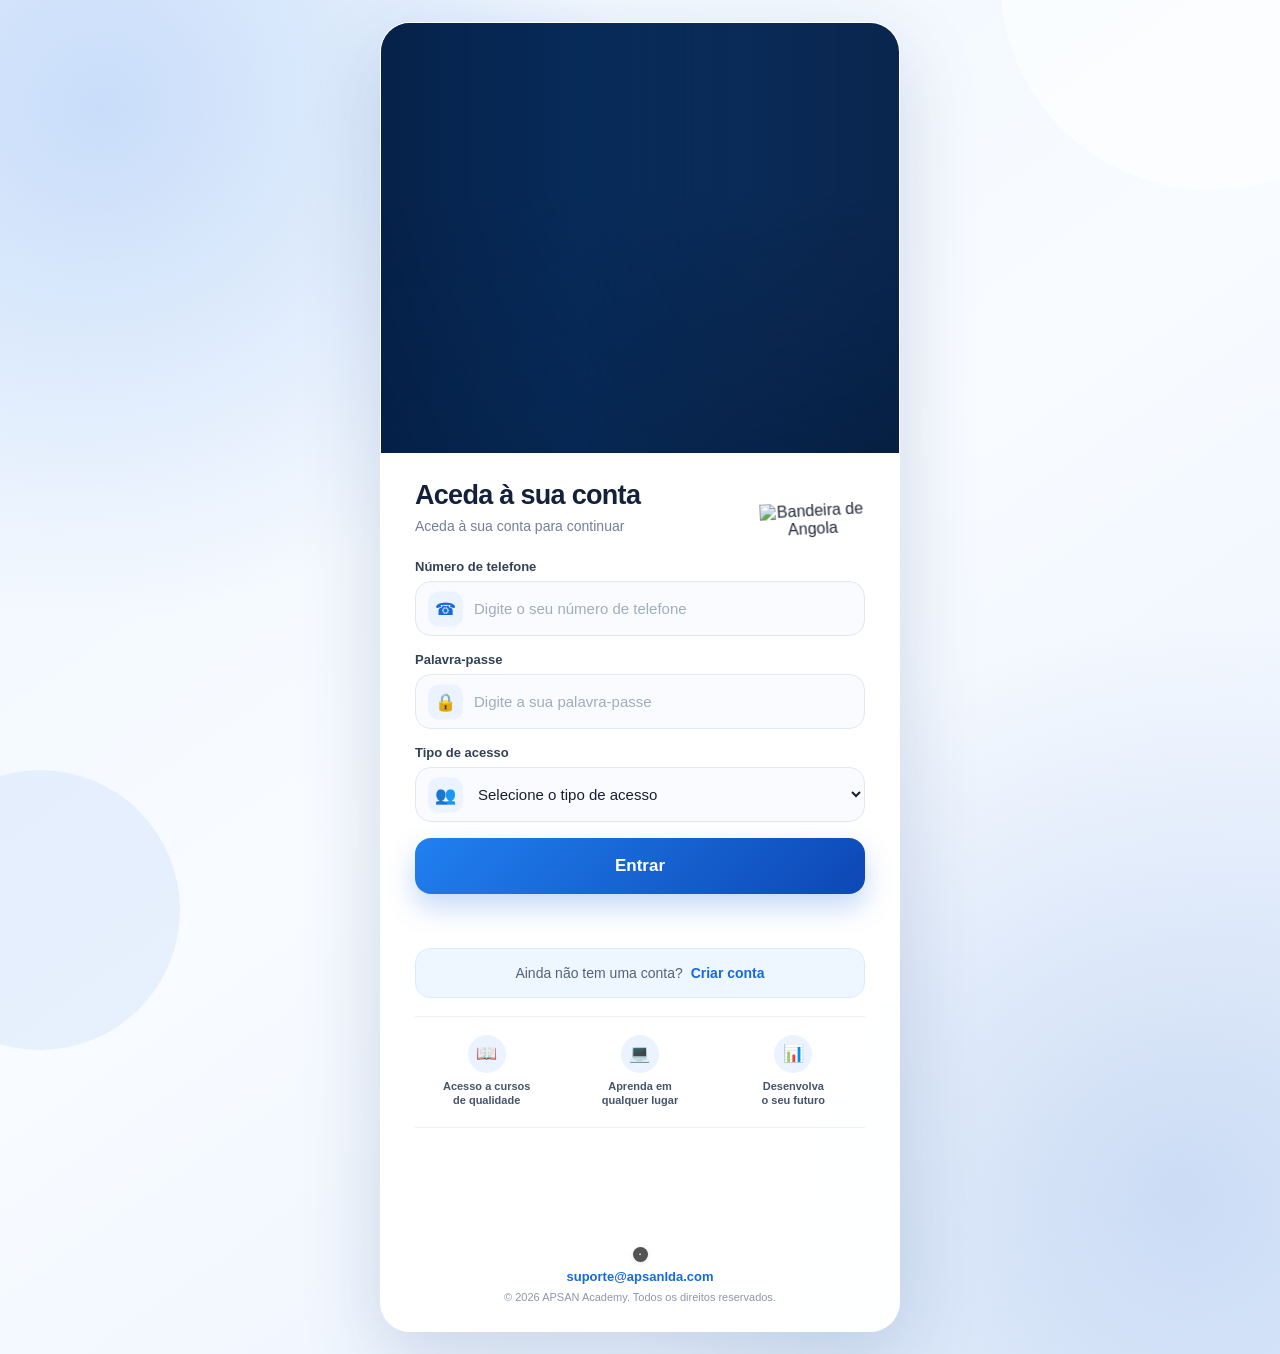
==== index.html @ 9d615530 "Atualizar cache das correções de autenticação entre aparelhos" ====
<!DOCTYPE html>
<html lang="pt">
<head>
    <meta charset="UTF-8">
    <meta name="viewport" content="width=device-width, initial-scale=1.0">
    <title>APSAN Academy - Login</title>

    <style>
        :root{
            --blue:#1769e0;
            --blue-dark:#0d47b5;
            --blue-soft:#eaf3ff;
            --text:#172033;
            --muted:#718096;
            --border:#e4eaf2;
            --white:#ffffff;
        }

        *{box-sizing:border-box}

        html,body{margin:0;min-height:100%;font-family:Inter,Segoe UI,Roboto,Arial,sans-serif}

        body.login-page{
            min-height:100vh;
            margin:0;
            background:
                radial-gradient(circle at 8% 8%, rgba(23,105,224,.18), transparent 30%),
                radial-gradient(circle at 92% 88%, rgba(12,72,181,.14), transparent 34%),
                linear-gradient(145deg,#eef6ff 0%,#f8fbff 48%,#e8f2ff 100%);
            color:var(--text);
            overflow-x:hidden;
        }

        body.login-page::before{
            content:"";
            position:fixed;
            width:420px;
            height:420px;
            border-radius:50%;
            background:rgba(255,255,255,.52);
            top:-230px;
            right:-140px;
            pointer-events:none;
        }

        body.login-page::after{
            content:"";
            position:fixed;
            width:280px;
            height:280px;
            border-radius:50%;
            background:rgba(23,105,224,.07);
            bottom:-150px;
            left:-100px;
            pointer-events:none;
        }

        .login-container{
            min-height:100vh;
            display:flex;
            align-items:center;
            justify-content:center;
            padding:22px 14px;
            position:relative;
            z-index:1;
        }

        .login-card{
            width:min(100%,520px);
            background:rgba(255,255,255,.97);
            border:1px solid rgba(255,255,255,.9);
            border-radius:30px;
            overflow:hidden;
            box-shadow:0 28px 80px rgba(24,63,120,.18);
            animation:cardIn .55s ease both;
        }

        @keyframes cardIn{
            from{opacity:0;transform:translateY(18px)}
            to{opacity:1;transform:translateY(0)}
        }

        .login-hero{
            min-height:430px;
            position:relative;
            overflow:hidden;
            color:#fff;
            background:#0b2b57;
        }

        .login-hero-content .login-brand-lockup,
        .login-hero-content .login-hero-copy{
            display:none !important;
        }

        .login-hero-photo{
            position:absolute;
            inset:0;
            background-image:url("https://images.pexels.com/photos/6281833/pexels-photo-6281833.jpeg?auto=compress&cs=tinysrgb&w=1800&q=88");
            background-size:cover;
            background-position:center center;
            background-position:center center;
            background-size:cover;
            background-repeat:no-repeat;
            transform:scale(1.015);
            will-change:transform;
            animation:heroPhotoIn 1.2s ease-out both;
        }

        .login-hero-overlay{
            position:absolute;
            inset:0;
            background:
                linear-gradient(90deg,rgba(4,32,72,.84) 0%,rgba(5,43,91,.58) 38%,rgba(5,43,91,.10) 72%,rgba(4,20,45,.18) 100%),
                linear-gradient(0deg,rgba(4,25,55,.48) 0%,rgba(4,25,55,.02) 60%);
        }

        .login-hero-moving-copy{
            position:absolute;
            left:28px;
            right:28px;
            bottom:30px;
            z-index:4;
            max-width:620px;
            min-height:76px;
            display:flex;
            align-items:flex-end;
            pointer-events:none;
            text-shadow:0 3px 14px rgba(0,0,0,.45);
        }
        .login-hero-moving-copy span{
            position:absolute;
            left:0;
            bottom:0;
            width:100%;
            color:#fff;
            font-size:clamp(21px,3.1vw,36px);
            line-height:1.12;
            font-weight:900;
            letter-spacing:-.5px;
            opacity:0;
            transform:translateY(20px);
            animation:heroMovingText 12s ease-in-out infinite;
        }
        .login-hero-moving-copy span:nth-child(1){animation-delay:0s}
        .login-hero-moving-copy span:nth-child(2){animation-delay:4s}
        .login-hero-moving-copy span:nth-child(3){animation-delay:8s}
        @keyframes heroMovingText{
            0%,4%{opacity:0;transform:translateY(20px)}
            9%,27%{opacity:1;transform:translateY(0)}
            32%,100%{opacity:0;transform:translateY(-20px)}
        }
        @media(max-width:560px){
            .login-hero-moving-copy{left:18px;right:18px;bottom:22px;min-height:72px}
            .login-hero-moving-copy span{font-size:22px;line-height:1.15}
        }

        .login-hero-content{
            position:relative;
            z-index:2;
            height:100%;
            min-height:285px;
            padding:24px 28px 28px;
            box-sizing:border-box;
            display:flex;
            flex-direction:column;
            justify-content:flex-start;
            align-items:flex-start;
        }

        .login-brand-lockup{
            position:relative;
            display:inline-flex;
            align-items:center;
            justify-content:flex-start;
            width:max-content;
            max-width:88%;
            padding:5px 10px 6px;
            border-radius:18px;
            background:radial-gradient(ellipse at left center,rgba(255,255,255,.92) 0%,rgba(255,255,255,.68) 48%,rgba(255,255,255,0) 78%);
        }

        .login-header-logo{
            display:block;
            width:190px;
            max-width:72%;
            height:auto;
            max-height:86px;
            object-fit:contain;
            object-position:left center;
            margin:0;
            mix-blend-mode:multiply;
            filter:none;
            opacity:1;
            border:0;
            outline:0;
            box-shadow:none;
        }

        .login-hero-copy{
            display:block;
            margin-top:35px;
            max-width:390px;
            text-shadow:0 2px 12px rgba(0,0,0,.28);
        }

        .login-hero-slogan{
            position:relative;
            min-height:76px;
            font-size:28px;
            line-height:1.08;
            font-weight:900;
            letter-spacing:-.5px;
        }

        .login-hero-slogan span{
            position:absolute;
            inset:0 auto auto 0;
            opacity:0;
            transform:translateY(18px);
            animation:heroSlogan 12s infinite;
        }

        .login-hero-slogan span:nth-child(2){animation-delay:4s}
        .login-hero-slogan span:nth-child(3){animation-delay:8s}

        .login-hero-subtitle{
            display:block;
            margin-top:12px;
            max-width:360px;
            color:rgba(255,255,255,.92);
            font-size:14px;
            line-height:1.4;
            font-weight:600;
        }

        @keyframes heroPhotoIn{
            from{opacity:.55;transform:scale(1.06)}
            to{opacity:1;transform:scale(1.015)}
        }

        @keyframes heroSlogan{
            0%,3%{opacity:0;transform:translateY(18px)}
            7%,27%{opacity:1;transform:translateY(0)}
            31%,100%{opacity:0;transform:translateY(-18px)}
        }

        .login-body{
            padding:27px 34px 24px;
        }

        .login-heading-angola{
            display:flex;
            align-items:center;
            justify-content:space-between;
            gap:18px;
        }
        .login-heading-copy{min-width:0}
        .login-heading h1{text-align:left}
        .login-heading-angola .login-subtitle{text-align:left}
        .angola-signature{
            flex:0 0 105px;
            width:105px;
            text-align:center;
            transform:rotate(-3deg);
            opacity:.96;
        }
        .angola-signature img{
            display:block;
            width:100%;
            height:auto;
            max-height:82px;
            object-fit:contain;
            border:0;
            outline:0;
            box-shadow:none;
            filter:none;
            background:transparent;
        }
        @media(max-width:430px){
            .login-heading-angola{gap:8px}
            .angola-signature{flex-basis:78px;width:78px}
            .angola-signature img{max-height:64px}
        }

        .login-heading h1{
            margin:0;
            text-align:center;
            font-size:27px;
            letter-spacing:-.7px;
            color:#13213a;
        }

        .login-subtitle{
            margin:7px 0 25px;
            text-align:center;
            color:var(--muted);
            font-size:14px;
        }

        #loginForm{display:grid;gap:16px}

        .form-group{display:grid;gap:7px}

        .form-group label{
            font-size:13px;
            font-weight:800;
            color:#334155;
        }

        .login-field{
            position:relative;
        }

        .login-field-icon{
            position:absolute;
            left:13px;
            top:50%;
            transform:translateY(-50%);
            width:35px;
            height:35px;
            display:grid;
            place-items:center;
            border-radius:11px;
            background:#eaf3ff;
            color:#1769e0;
            font-size:17px;
            pointer-events:none;
        }

        .login-field input,
        .login-field select{
            padding-left:58px;
        }

        .form-group input,
        .form-group select{
            width:100%;
            height:55px;
            border:1px solid #dfe7f1;
            border-radius:16px;
            background:#f9fbfe;
            color:#172033;
            padding-right:15px;
            font-size:15px;
            outline:none;
            transition:.2s ease;
        }

        .form-group input::placeholder{color:#a0adbd}

        .form-group input:focus,
        .form-group select:focus{
            border-color:#5592ed;
            background:#fff;
            box-shadow:0 0 0 4px rgba(23,105,224,.10);
        }

        .login-options{
            display:flex;
            align-items:center;
            justify-content:space-between;
            gap:12px;
            margin-top:-2px;
            font-size:13px;
        }

        .remember-option{
            display:flex;
            align-items:center;
            gap:8px;
            color:#52627a;
            font-weight:600;
        }

        .remember-option input{
            width:18px;
            height:18px;
            accent-color:#1769e0;
        }

        .forgot-password{
            color:#1769e0;
            font-weight:800;
            text-decoration:none;
        }

        .login-button{
            width:100%;
            height:56px;
            border:0;
            border-radius:16px;
            background:linear-gradient(135deg,#2180f0,#0d47b5);
            color:white;
            font-size:17px;
            font-weight:850;
            cursor:pointer;
            box-shadow:0 13px 28px rgba(23,105,224,.25);
            transition:transform .18s ease,box-shadow .18s ease,filter .18s ease;
        }

        .login-button:hover{
            transform:translateY(-1px);
            filter:brightness(1.03);
            box-shadow:0 16px 32px rgba(23,105,224,.30);
        }

        .login-button:active{transform:translateY(0)}

        .login-message{
            min-height:18px;
            margin:0;
            text-align:center;
            font-size:13px;
        }

        .create-account{
            margin-top:20px;
            padding:16px 15px;
            border:1px solid #dcecff;
            border-radius:15px;
            background:#eef7ff;
            text-align:center;
            font-size:14px;
            color:#52627a;
        }

        .create-account a{
            color:var(--blue);
            font-weight:850;
            text-decoration:none;
            margin-left:4px;
        }

        .login-benefits{
            display:grid;
            grid-template-columns:repeat(3,1fr);
            gap:10px;
            margin-top:18px;
            padding-top:18px;
            border-top:1px solid #edf1f6;
        }

        .login-benefit{
            text-align:center;
            color:#44546b;
            font-size:11px;
            line-height:1.25;
            font-weight:700;
        }

        .login-benefit-icon{
            width:38px;
            height:38px;
            margin:0 auto 7px;
            display:grid;
            place-items:center;
            border-radius:50%;
            background:#eaf3ff;
            color:#1769e0;
            font-size:17px;
        }

        .login-footer{
            margin-top:19px;
            padding-top:17px;
            border-top:1px solid #edf1f6;
            text-align:center;
            display:grid;
            gap:4px;
        }

        .login-footer span{
            color:#52627a;
            font-size:13px;
            font-weight:800;
        }

        .login-footer small{
            color:#9aa7b8;
            font-size:12px;
        }

        .login-footer-signature{
            align-items:center;
            gap:7px;
            padding-top:20px;
            padding-bottom:4px;
        }

        .login-footer-logo{
            display:block;
            width:min(190px,72%);
            height:auto;
            max-height:82px;
            object-fit:contain;
            margin:0 auto 5px;
            mix-blend-mode:multiply;
            border:0;
            outline:0;
            box-shadow:none;
        }

        .login-footer-signature span{
            color:#1769e0;
            font-size:13px;
            font-weight:850;
        }

        .login-footer-signature small{
            color:#8b98a9;
            font-size:11px;
        }

        .admin-access-trigger{display:inline-flex;align-items:center;justify-content:center;width:15px;height:15px;margin:5px auto 0;padding:0;border:0;border-radius:50%;background:#111;color:#fff;font-size:6px;line-height:1;cursor:pointer;opacity:.72;box-shadow:0 1px 5px rgba(0,0,0,.16);transition:.18s ease}
        .admin-access-trigger:hover{opacity:1;transform:scale(1.06)}
        .admin-access-modal{position:fixed;inset:0;z-index:1000;display:none;align-items:center;justify-content:center;padding:18px;background:rgba(5,18,35,.58);backdrop-filter:blur(5px)}
        .admin-access-modal.open{display:flex}
        .admin-access-card{width:min(100%,390px);padding:25px;border-radius:22px;background:#fff;box-shadow:0 24px 70px rgba(0,0,0,.28)}
        .admin-access-card h2{margin:0 0 6px;color:#13213a;font-size:21px}.admin-access-card p{margin:0 0 18px;color:#718096;font-size:13px;line-height:1.4}
        .admin-access-close{float:right;border:0;background:transparent;font-size:22px;cursor:pointer;color:#718096}.admin-access-card form{display:grid;gap:13px}
        .admin-access-card input{width:100%;height:50px;border:1px solid #dfe7f1;border-radius:13px;padding:0 13px;font-size:14px;outline:none}.admin-access-card input:focus{border-color:#5592ed;box-shadow:0 0 0 4px rgba(23,105,224,.10)}
        .admin-access-error{min-height:18px;margin:0!important;text-align:center;font-size:12px;color:#d93025}.admin-access-submit{height:50px;border:0;border-radius:13px;background:#111;color:#fff;font-weight:800;cursor:pointer}

        @media(max-width:760px){
            .login-hero{
                min-height:300px;
            }

            .login-hero-content{
                min-height:300px;
                padding:22px 22px 28px;
            }

            .login-header-logo{
                width:185px;
                max-width:72%;
                max-height:82px;
            }

            .login-hero-copy{
                margin-top:34px;
                max-width:360px;
            }

            .login-hero-slogan{
                min-height:72px;
                font-size:24px;
            }

            .login-hero-subtitle{
                margin-top:9px;
                font-size:13px;
                max-width:320px;
            }
        }

        @media(max-width:390px){
            .login-hero{
                min-height:285px;
            }

            .login-hero-content{
                min-height:285px;
                padding:20px 18px 24px;
            }

            .login-brand-lockup{
                max-width:96%;
                padding:3px 6px 4px;
                border-radius:14px;
            }

            .login-header-logo{
                width:175px;
                max-width:80%;
                max-height:76px;
            }

            .login-hero-copy{
                margin-top:27px;
            }

            .login-hero-slogan{
                min-height:66px;
                font-size:21px;
            }

            .login-hero-subtitle{
                font-size:12px;
            }

            .login-body{
                padding:28px 17px 18px;
            }

            .login-heading h1{
                font-size:24px;
            }

            .login-benefit{
                font-size:9px;
            }
        }
    </style>
</head>

<body class="login-page">
    <main class="login-container">
        <section class="login-card">

            <div class="login-hero">
                <div class="login-hero-photo" aria-hidden="true"></div>
                <div class="login-hero-overlay" aria-hidden="true"></div>
                <div class="login-hero-content">
                <div class="login-hero-moving-copy" aria-label="APSAN Academy">
                    <span>Plataforma digital para cursos 100% online.</span>
                    <span>Formação online voltada para Angola.</span>
                    <span>Aprenda. Desenvolva-se. Conquiste novas oportunidades.</span>
                </div>
                    <div class="login-brand-lockup">
                    <img
                        class="login-header-logo"
                        src="[data-uri]"
                        alt="APSAN Academy"
                    >
                    </div>
                    <div class="login-hero-copy">
                        <div class="login-hero-slogan">
                            <span>Aprender hoje.</span>
                            <span>Construir um amanhã melhor.</span>
                            <span>Conhecimento sem fronteiras.</span>
                        </div>
                        <span class="login-hero-subtitle">Cursos online. Aprendizagem de qualidade. Novas possibilidades.</span>
                    </div>
                </div>
            </div>

            <div class="login-body">
                <div class="login-heading login-heading-angola">
                    <div class="login-heading-copy">
                        <h1>Aceda à sua conta</h1>
                        <p class="login-subtitle">Aceda à sua conta para continuar</p>
                    </div>
                    <div class="angola-signature" aria-label="Angola">
                        <img src="https://st2.depositphotos.com/1921043/42871/v/1600/depositphotos_428719986-stock-illustration-angolan-flag-isolated-wave-flag.jpg?v=20260927-angola-flag" alt="Bandeira de Angola">
                    </div>
                </div>

            <form id="loginForm" novalidate>

                <div class="form-group" id="phoneGroup">
                    <label for="phone">Número de telefone</label>
                    <div class="login-field">
                        <span class="login-field-icon" aria-hidden="true">☎</span>
                    <input
                        type="tel"
                        id="phone"
                        placeholder="Digite o seu número de telefone"
                        autocomplete="tel"
                        inputmode="tel"
                        required
                    >
                    </div>
                </div>

                <div class="form-group" id="emailGroup" style="display:none">
                    <label for="email">E-mail de acesso da Direção</label>
                    <input
                        type="email"
                        id="email"
                        placeholder="suporte@apsanlda.com"
                        autocomplete="username"
                    >
                </div>

                <div class="form-group">
                    <label for="password">Palavra-passe</label>
                    <div class="login-field">
                        <span class="login-field-icon" aria-hidden="true">🔒</span>
                    <input
                        type="password"
                        id="password"
                        placeholder="Digite a sua palavra-passe"
                        autocomplete="current-password"
                        required
                    >
                    </div>
                </div>

                <div class="form-group">
                    <label for="userType">Tipo de acesso</label>
                    <div class="login-field">
                        <span class="login-field-icon" aria-hidden="true">👥</span>
                    <select id="userType" required>
                        <option value="">Selecione o tipo de acesso</option>
                        <option value="professor">Professor</option>
                        <option value="aluno">Aluno</option>
                    </select>
                    </div>
                </div>

                <button type="submit" class="login-button">Entrar</button>

                <p id="loginMessage" class="login-message"></p>
            </form>

            <div class="create-account" id="createAccount">
                <span>Ainda não tem uma conta?</span>
                <a href="cadastro.html">Criar conta</a>
            </div>

            <div class="login-benefits">
                <div class="login-benefit">
                    <div class="login-benefit-icon">📖</div>
                    Acesso a cursos<br>de qualidade
                </div>
                <div class="login-benefit">
                    <div class="login-benefit-icon">💻</div>
                    Aprenda em<br>qualquer lugar
                </div>
                <div class="login-benefit">
                    <div class="login-benefit-icon">📊</div>
                    Desenvolva<br>o seu futuro
                </div>
            </div>

            <div class="login-footer login-footer-signature">
                <img
                    class="login-footer-logo"
                    src="[data-uri]"
                    alt="APSAN Academy"
                >
                <button type="button" class="admin-access-trigger" id="adminAccessTrigger" aria-label="Acesso reservado à administração" title="Acesso reservado">•</button>
                <span>suporte@apsanlda.com</span>
                <small>© 2026 APSAN Academy. Todos os direitos reservados.</small>
            </div>

            </div>
        </section>
    </main>

    <script src="Style/Apps/firebase-config.js?v=20260928-rtdb-1"></script>
<script src="Style/Apps/cloud-data.js?v=20260928-auth-cross-device-2"></script>
<script src="Style/Apps/settings.js?v=20260927-themes-final-2"></script><script src="Style/Apps/main.js?v=20260928-auth-cross-device-2"></script>
    <div class="admin-access-modal" id="adminAccessModal" aria-hidden="true"><section class="admin-access-card" role="dialog" aria-modal="true" aria-labelledby="adminAccessTitle"><button type="button" class="admin-access-close" id="adminAccessClose" aria-label="Fechar">×</button><h2 id="adminAccessTitle">Acesso da Administração</h2><p>Acesso reservado à equipa de administração da plataforma.</p><form id="adminAccessForm" autocomplete="off"><input type="email" id="adminAccessEmail" placeholder="E-mail da administração" autocomplete="username" required><input type="password" id="adminAccessPassword" placeholder="Palavra-passe" autocomplete="current-password" required><p class="admin-access-error" id="adminAccessMessage"></p><button type="submit" class="admin-access-submit">Entrar na Administração</button></form></section></div>
</body>
</html>
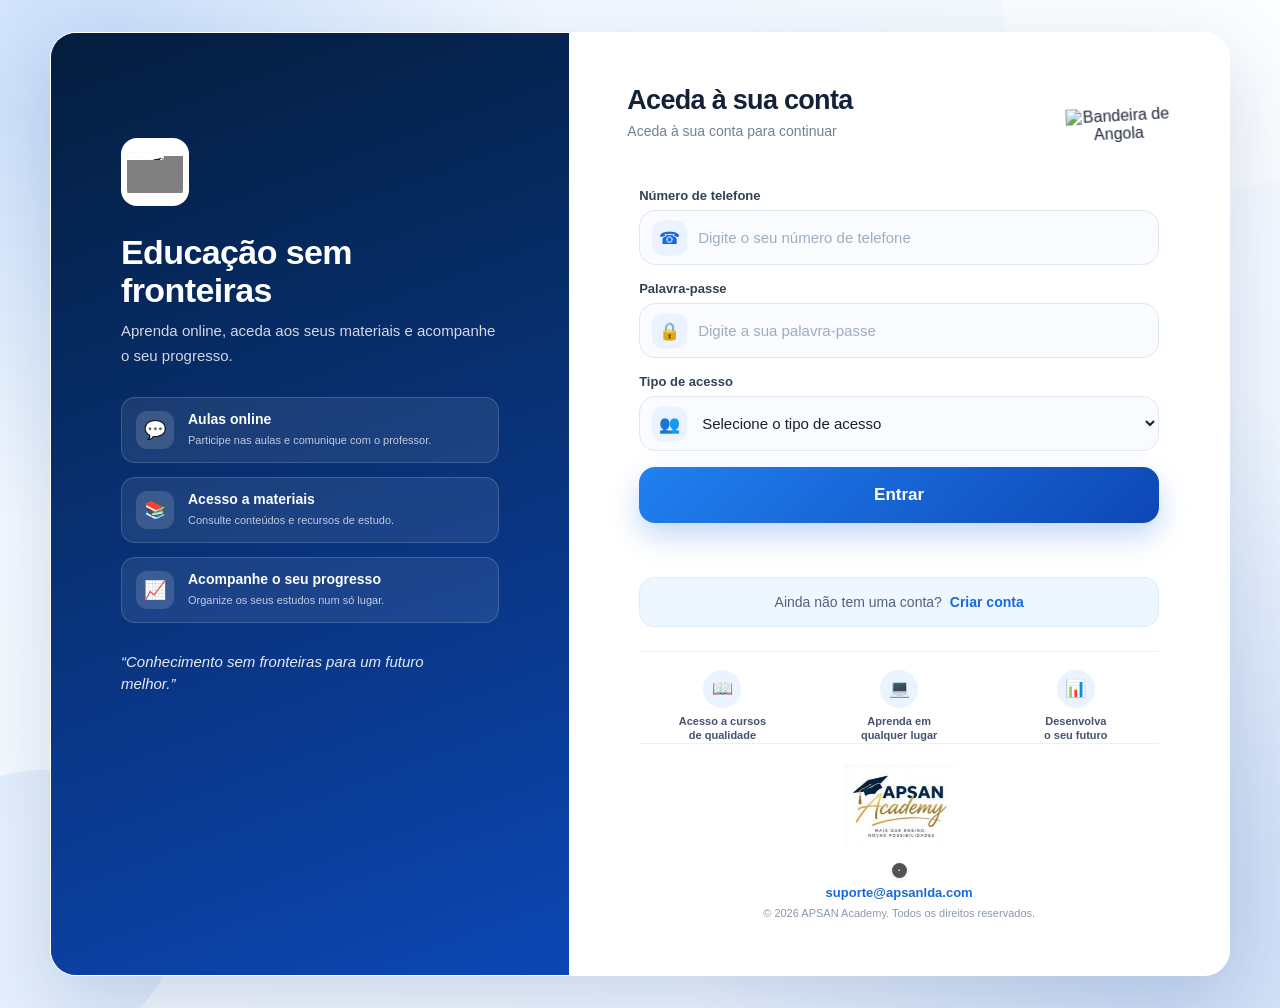
==== commit 1ee08456: "Aplicar login desktop com painel lateral de recursos" ====
--- a/index.html
+++ b/index.html
@@ -602,7 +602,63 @@
                 font-size:9px;
             }
         }
-    </style>
+    
+/* APSAN Academy — Login desktop: layout da sugestão 6 (painel lateral de recursos) */
+@media (min-width: 901px){
+  .login-container{padding:32px 28px;}
+  .login-card{
+    width:min(1180px,96vw);
+    max-width:1180px;
+    display:grid;
+    grid-template-columns:minmax(360px,44%) minmax(500px,56%);
+    min-height:720px;
+    border-radius:26px;
+    overflow:hidden;
+  }
+  .login-hero{
+    min-height:720px;
+    height:100%;
+    background:linear-gradient(160deg,#082a55 0%,#0d47b5 100%);
+  }
+  .login-hero-photo{
+    opacity:.18;
+    background-position:center;
+    filter:saturate(.8);
+  }
+  .login-hero-overlay{background:linear-gradient(160deg,rgba(4,29,60,.92),rgba(13,71,181,.84));}
+  .login-hero-content{height:100%;display:flex;align-items:stretch;}
+  .login-resource-panel{
+    position:relative;
+    z-index:2;
+    width:100%;
+    min-height:720px;
+    padding:52px 42px;
+    display:flex;
+    flex-direction:column;
+    justify-content:center;
+    color:#fff;
+  }
+  .login-resource-brand{display:flex;align-items:center;gap:14px;margin-bottom:28px;}
+  .login-resource-brand .login-header-logo{width:68px;height:68px;object-fit:contain;border-radius:16px;background:#fff;padding:6px;}
+  .login-resource-panel h2{margin:0 0 10px;font-size:34px;line-height:1.1;letter-spacing:-.6px;}
+  .login-resource-panel>p{margin:0 0 28px;color:rgba(255,255,255,.82);font-size:15px;line-height:1.65;max-width:390px;}
+  .login-resource-panel ul{list-style:none;margin:0;padding:0;display:grid;gap:14px;}
+  .login-resource-panel li{display:grid;grid-template-columns:40px 1fr;column-gap:12px;align-items:center;padding:13px 14px;border:1px solid rgba(255,255,255,.16);background:rgba(255,255,255,.08);border-radius:14px;backdrop-filter:blur(8px);}
+  .login-resource-panel li>span{grid-row:span 2;width:38px;height:38px;border-radius:11px;background:rgba(255,255,255,.14);display:grid;place-items:center;font-size:18px;}
+  .login-resource-panel li strong{font-size:14px;line-height:1.2;}
+  .login-resource-panel li small{font-size:11px;line-height:1.4;color:rgba(255,255,255,.72);margin-top:3px;}
+  .login-resource-quote{margin-top:28px;font-size:15px;line-height:1.5;font-style:italic;color:rgba(255,255,255,.9);max-width:360px;}
+  .login-body{min-height:720px;display:flex;flex-direction:column;justify-content:center;padding:52px 58px;background:#fff;}
+  .login-body .login-heading{margin-bottom:24px;}
+  .login-body #loginForm{max-width:520px;width:100%;margin:0 auto;}
+  .login-body .create-account,.login-body .login-benefits,.login-body .login-footer{max-width:520px;width:100%;margin-left:auto;margin-right:auto;}
+  .login-body .login-benefits{margin-top:24px;}
+  .login-body .login-footer{margin-top:auto;}
+}
+@media (max-width:900px){
+  .login-resource-panel{display:none;}
+}
+</style>
 </head>
 
 <body class="login-page">
@@ -613,6 +669,19 @@
                 <div class="login-hero-photo" aria-hidden="true"></div>
                 <div class="login-hero-overlay" aria-hidden="true"></div>
                 <div class="login-hero-content">
+                <div class="login-resource-panel" aria-label="Recursos da APSAN Academy">
+                    <div class="login-resource-brand">
+                        <img class="login-header-logo" src="[data-uri]" alt="APSAN Academy">
+                    </div>
+                    <h2>Educação sem fronteiras</h2>
+                    <p>Aprenda online, aceda aos seus materiais e acompanhe o seu progresso.</p>
+                    <ul>
+                        <li><span>💬</span><strong>Aulas online</strong><small>Participe nas aulas e comunique com o professor.</small></li>
+                        <li><span>📚</span><strong>Acesso a materiais</strong><small>Consulte conteúdos e recursos de estudo.</small></li>
+                        <li><span>📈</span><strong>Acompanhe o seu progresso</strong><small>Organize os seus estudos num só lugar.</small></li>
+                    </ul>
+                    <div class="login-resource-quote">“Conhecimento sem fronteiras para um futuro melhor.”</div>
+                </div>
                 <div class="login-hero-moving-copy" aria-label="APSAN Academy">
                     <span>Plataforma digital para cursos 100% online.</span>
                     <span>Formação online voltada para Angola.</span>
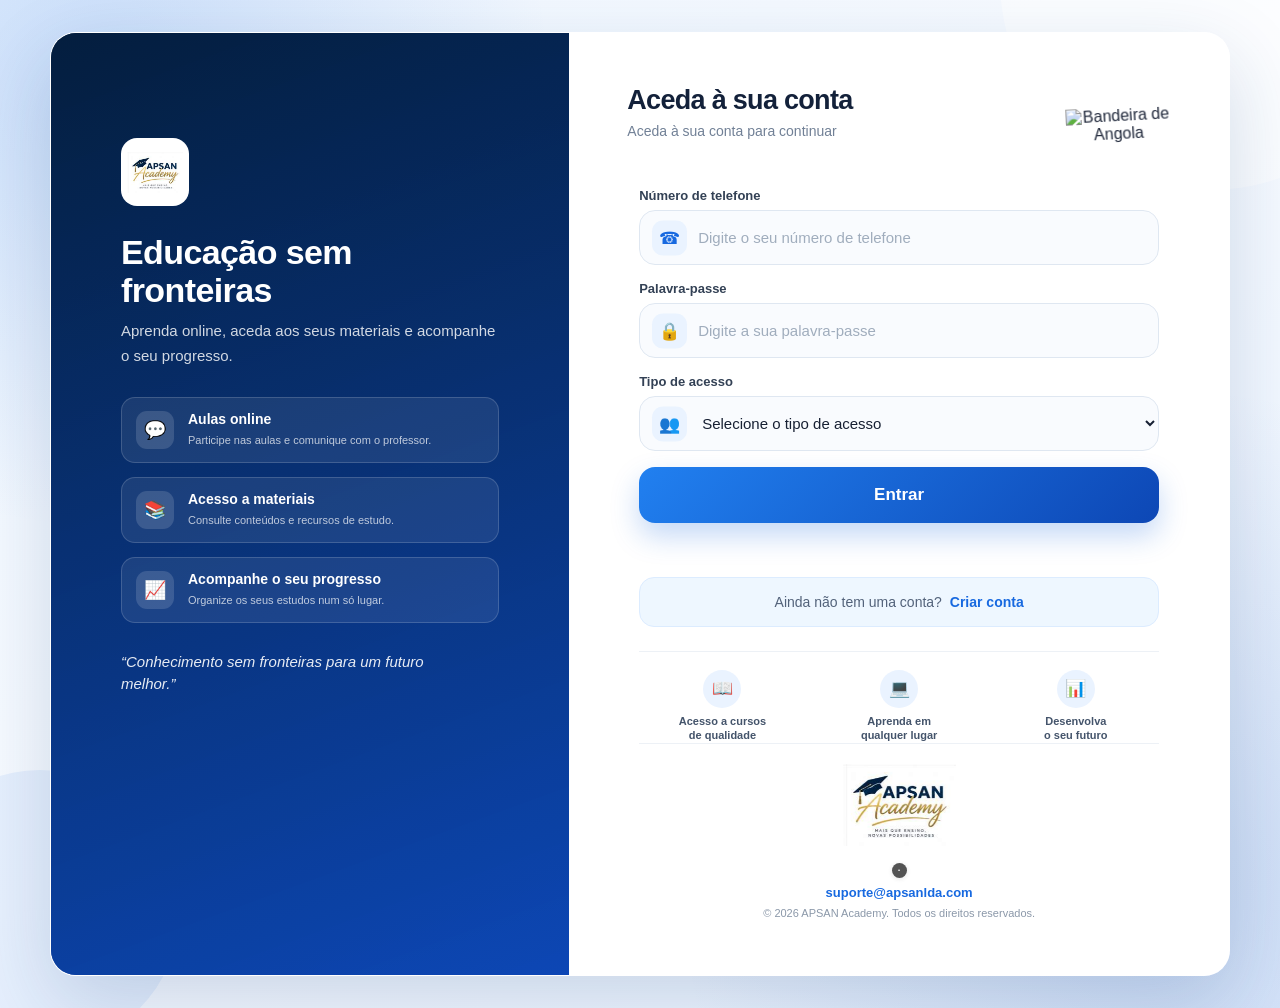
==== commit 47861bd4: "Corrigir logo do painel lateral do login" ====
--- a/index.html
+++ b/index.html
@@ -671,7 +671,7 @@
                 <div class="login-hero-content">
                 <div class="login-resource-panel" aria-label="Recursos da APSAN Academy">
                     <div class="login-resource-brand">
-                        <img class="login-header-logo" src="[data-uri]" alt="APSAN Academy">
+                        <img class="login-header-logo" src="[data-uri]" alt="APSAN Academy">
                     </div>
                     <h2>Educação sem fronteiras</h2>
                     <p>Aprenda online, aceda aos seus materiais e acompanhe o seu progresso.</p>
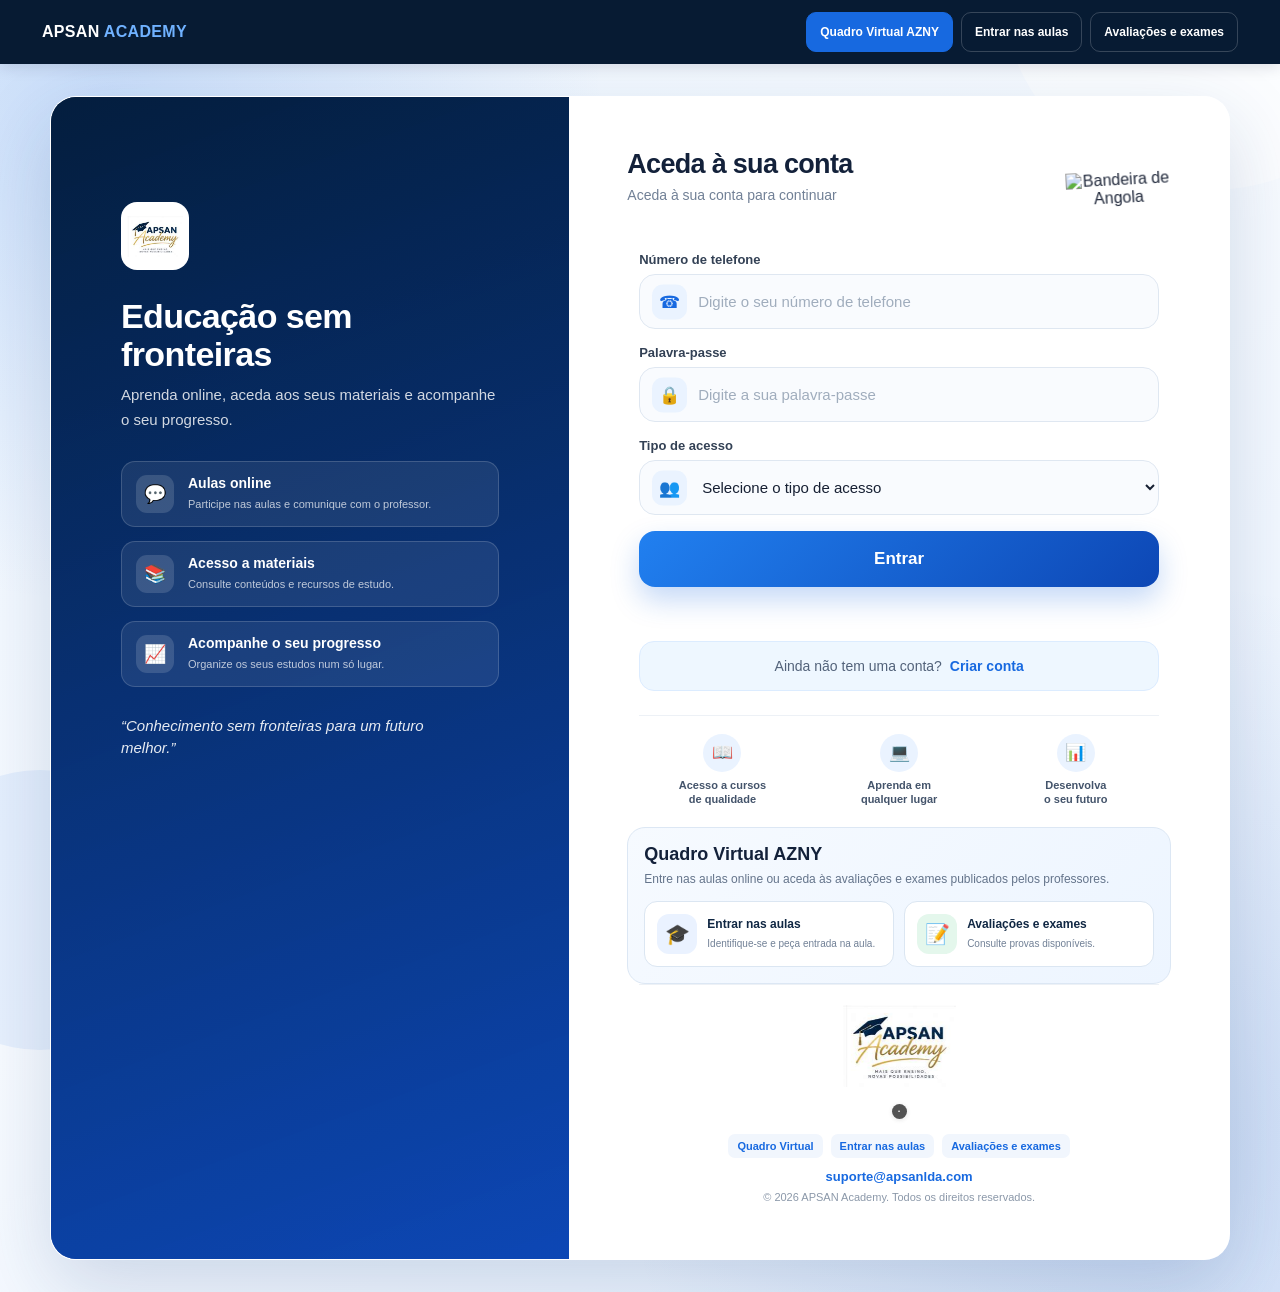
==== commit c788ee8f: "Add AZNY Virtual Classroom access to academy login page" ====
--- a/index.html
+++ b/index.html
@@ -3,6 +3,8 @@
 <head>
     <meta charset="UTF-8">
     <meta name="viewport" content="width=device-width, initial-scale=1.0">
+<link rel="manifest" href="./manifest.json">
+<meta name="theme-color" content="#1769e0">
     <title>APSAN Academy - Login</title>
 
     <style>
@@ -658,10 +660,32 @@
 @media (max-width:900px){
   .login-resource-panel{display:none;}
 }
+
+/* AZNY Virtual Classroom quick access */
+.azny-site-nav{position:relative;z-index:5;display:flex;align-items:center;justify-content:space-between;gap:16px;padding:12px clamp(14px,4vw,42px);background:#071b33;color:#fff;box-shadow:0 3px 14px #071b3320}
+.azny-site-brand{font-weight:900;letter-spacing:.02em;font-size:16px;white-space:nowrap}.azny-site-brand span{color:#70b2ff}
+.azny-site-links{display:flex;align-items:center;justify-content:flex-end;gap:8px;flex-wrap:wrap}
+.azny-site-links a{display:inline-flex;align-items:center;justify-content:center;min-height:40px;padding:8px 13px;border:1px solid #ffffff30;border-radius:10px;color:#fff;text-decoration:none;font-size:12px;font-weight:800;transition:background .18s}
+.azny-site-links a:first-child{background:#1769e0;border-color:#1769e0}.azny-site-links a:hover{background:#ffffff1c}.azny-site-links a:first-child:hover{background:#0d47b5}
+.azny-quick-access{margin:20px 0 0;padding:16px;border:1px solid #dce7f4;border-radius:18px;background:linear-gradient(135deg,#f6faff,#edf5ff)}
+.azny-quick-access h2{margin:0 0 5px;color:#13213a;font-size:18px}.azny-quick-access>p{margin:0 0 13px;color:#64748b;font-size:12px;line-height:1.5}
+.azny-access-grid{display:grid;grid-template-columns:repeat(2,minmax(0,1fr));gap:10px}
+.azny-access-card{display:flex;align-items:center;gap:10px;min-width:0;padding:12px;border:1px solid #dbe6f2;border-radius:13px;background:#fff;color:#172033;text-decoration:none;transition:transform .18s,border-color .18s,box-shadow .18s}
+.azny-access-card:hover{transform:translateY(-2px);border-color:#8bbaff;box-shadow:0 7px 18px #163c6812}
+.azny-access-icon{flex:0 0 40px;width:40px;height:40px;display:grid;place-items:center;border-radius:12px;background:#eaf2ff;font-size:20px}
+.azny-access-card.exam .azny-access-icon{background:#e4f7ec}
+.azny-access-card strong{display:block;color:#102743;font-size:12px;line-height:1.3}.azny-access-card small{display:block;margin-top:4px;color:#718096;font-size:10px;line-height:1.35}
+.azny-footer-links{display:flex;align-items:center;justify-content:center;flex-wrap:wrap;gap:8px;margin:8px 0 4px}
+.azny-footer-links a{padding:6px 9px;border-radius:7px;background:#f1f6fd;color:#1769e0;text-decoration:none;font-size:11px;font-weight:800}
+@media(max-width:560px){.azny-site-nav{align-items:flex-start;flex-direction:column;gap:10px}.azny-site-links{justify-content:flex-start;width:100%}.azny-site-links a{flex:1;font-size:11px;padding:8px 9px}.azny-access-grid{grid-template-columns:1fr}.azny-quick-access{padding:13px}.azny-access-card{padding:11px}}
+@media(prefers-reduced-motion:reduce){.azny-site-links a,.azny-access-card{transition:none}}
+
 </style>
 </head>
 
 <body class="login-page">
+<nav class="azny-site-nav" aria-label="Navegação principal"><div class="azny-site-brand">APSAN <span>ACADEMY</span></div><div class="azny-site-links"><a href="https://mateus-max.github.io/QUADRO-AZNY/entrada.html">Quadro Virtual AZNY</a><a href="https://mateus-max.github.io/QUADRO-AZNY/entrada.html">Entrar nas aulas</a><a href="https://mateus-max.github.io/QUADRO-AZNY/exames.html">Avaliações e exames</a></div></nav>
+
     <main class="login-container">
         <section class="login-card">
 
@@ -794,6 +818,7 @@
                 </div>
             </div>
 
+<section class="azny-quick-access" aria-labelledby="aznyQuickTitle"><h2 id="aznyQuickTitle">Quadro Virtual AZNY</h2><p>Entre nas aulas online ou aceda às avaliações e exames publicados pelos professores.</p><div class="azny-access-grid"><a class="azny-access-card" href="https://mateus-max.github.io/QUADRO-AZNY/entrada.html"><span class="azny-access-icon" aria-hidden="true">🎓</span><span><strong>Entrar nas aulas</strong><small>Identifique-se e peça entrada na aula.</small></span></a><a class="azny-access-card exam" href="https://mateus-max.github.io/QUADRO-AZNY/exames.html"><span class="azny-access-icon" aria-hidden="true">📝</span><span><strong>Avaliações e exames</strong><small>Consulte provas disponíveis.</small></span></a></div></section>
             <div class="login-footer login-footer-signature">
                 <img
                     class="login-footer-logo"
@@ -801,6 +826,7 @@
                     alt="APSAN Academy"
                 >
                 <button type="button" class="admin-access-trigger" id="adminAccessTrigger" aria-label="Acesso reservado à administração" title="Acesso reservado">•</button>
+<div class="azny-footer-links" aria-label="Acessos rápidos"><a href="https://mateus-max.github.io/QUADRO-AZNY/entrada.html">Quadro Virtual</a><a href="https://mateus-max.github.io/QUADRO-AZNY/entrada.html">Entrar nas aulas</a><a href="https://mateus-max.github.io/QUADRO-AZNY/exames.html">Avaliações e exames</a></div>
                 <span>suporte@apsanlda.com</span>
                 <small>© 2026 APSAN Academy. Todos os direitos reservados.</small>
             </div>
@@ -813,5 +839,14 @@
 <script src="Style/Apps/cloud-data.js?v=20260928-auth-cross-device-2"></script>
 <script src="Style/Apps/settings.js?v=20260927-themes-final-2"></script><script src="Style/Apps/main.js?v=20260928-auth-cross-device-2"></script>
     <div class="admin-access-modal" id="adminAccessModal" aria-hidden="true"><section class="admin-access-card" role="dialog" aria-modal="true" aria-labelledby="adminAccessTitle"><button type="button" class="admin-access-close" id="adminAccessClose" aria-label="Fechar">×</button><h2 id="adminAccessTitle">Acesso da Administração</h2><p>Acesso reservado à equipa de administração da plataforma.</p><form id="adminAccessForm" autocomplete="off"><input type="email" id="adminAccessEmail" placeholder="E-mail da administração" autocomplete="username" required><input type="password" id="adminAccessPassword" placeholder="Palavra-passe" autocomplete="current-password" required><p class="admin-access-error" id="adminAccessMessage"></p><button type="submit" class="admin-access-submit">Entrar na Administração</button></form></section></div>
+<script>
+/* Standard PWA registration: keeps the service worker discoverable by PWA tooling. */
+if ("serviceWorker" in navigator) {
+  window.addEventListener("load", () => {
+    navigator.serviceWorker.register("./service-worker.js", { scope: "./" }).catch(() => {});
+  });
+}
+</script>
+<script src="./pwa.js?v=1"></script>
 </body>
-</html>
+</html>
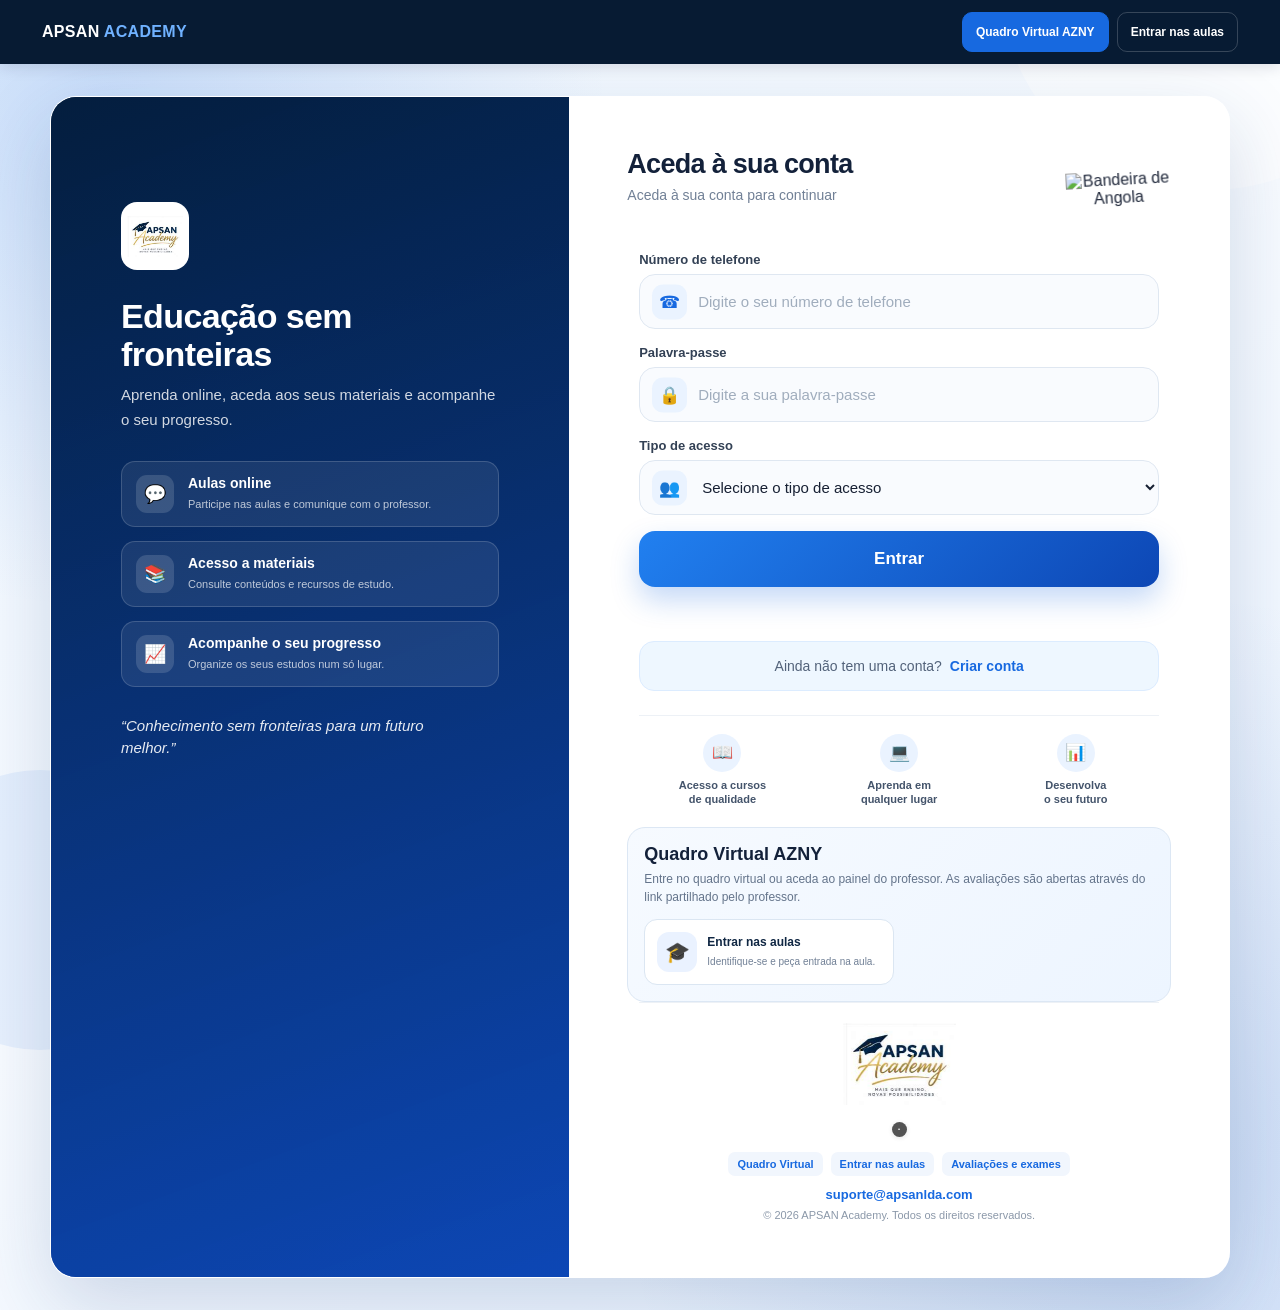
==== commit 7152e5a4: "Remove public assessment links from APSAN Academy homepage" ====
--- a/index.html
+++ b/index.html
@@ -684,7 +684,7 @@
 </head>
 
 <body class="login-page">
-<nav class="azny-site-nav" aria-label="Navegação principal"><div class="azny-site-brand">APSAN <span>ACADEMY</span></div><div class="azny-site-links"><a href="https://mateus-max.github.io/QUADRO-AZNY/entrada.html">Quadro Virtual AZNY</a><a href="https://mateus-max.github.io/QUADRO-AZNY/entrada.html">Entrar nas aulas</a><a href="https://mateus-max.github.io/QUADRO-AZNY/exames.html">Avaliações e exames</a></div></nav>
+<nav class="azny-site-nav" aria-label="Navegação principal"><div class="azny-site-brand">APSAN <span>ACADEMY</span></div><div class="azny-site-links"><a href="https://mateus-max.github.io/QUADRO-AZNY/entrada.html">Quadro Virtual AZNY</a><a href="https://mateus-max.github.io/QUADRO-AZNY/entrada.html">Entrar nas aulas</a></div></nav>
 
     <main class="login-container">
         <section class="login-card">
@@ -818,7 +818,7 @@
                 </div>
             </div>
 
-<section class="azny-quick-access" aria-labelledby="aznyQuickTitle"><h2 id="aznyQuickTitle">Quadro Virtual AZNY</h2><p>Entre nas aulas online ou aceda às avaliações e exames publicados pelos professores.</p><div class="azny-access-grid"><a class="azny-access-card" href="https://mateus-max.github.io/QUADRO-AZNY/entrada.html"><span class="azny-access-icon" aria-hidden="true">🎓</span><span><strong>Entrar nas aulas</strong><small>Identifique-se e peça entrada na aula.</small></span></a><a class="azny-access-card exam" href="https://mateus-max.github.io/QUADRO-AZNY/exames.html"><span class="azny-access-icon" aria-hidden="true">📝</span><span><strong>Avaliações e exames</strong><small>Consulte provas disponíveis.</small></span></a></div></section>
+<section class="azny-quick-access" aria-labelledby="aznyQuickTitle"><h2 id="aznyQuickTitle">Quadro Virtual AZNY</h2><p>Entre no quadro virtual ou aceda ao painel do professor. As avaliações são abertas através do link partilhado pelo professor.</p><div class="azny-access-grid"><a class="azny-access-card" href="https://mateus-max.github.io/QUADRO-AZNY/entrada.html"><span class="azny-access-icon" aria-hidden="true">🎓</span><span><strong>Entrar nas aulas</strong><small>Identifique-se e peça entrada na aula.</small></span></a></div></section>
             <div class="login-footer login-footer-signature">
                 <img
                     class="login-footer-logo"
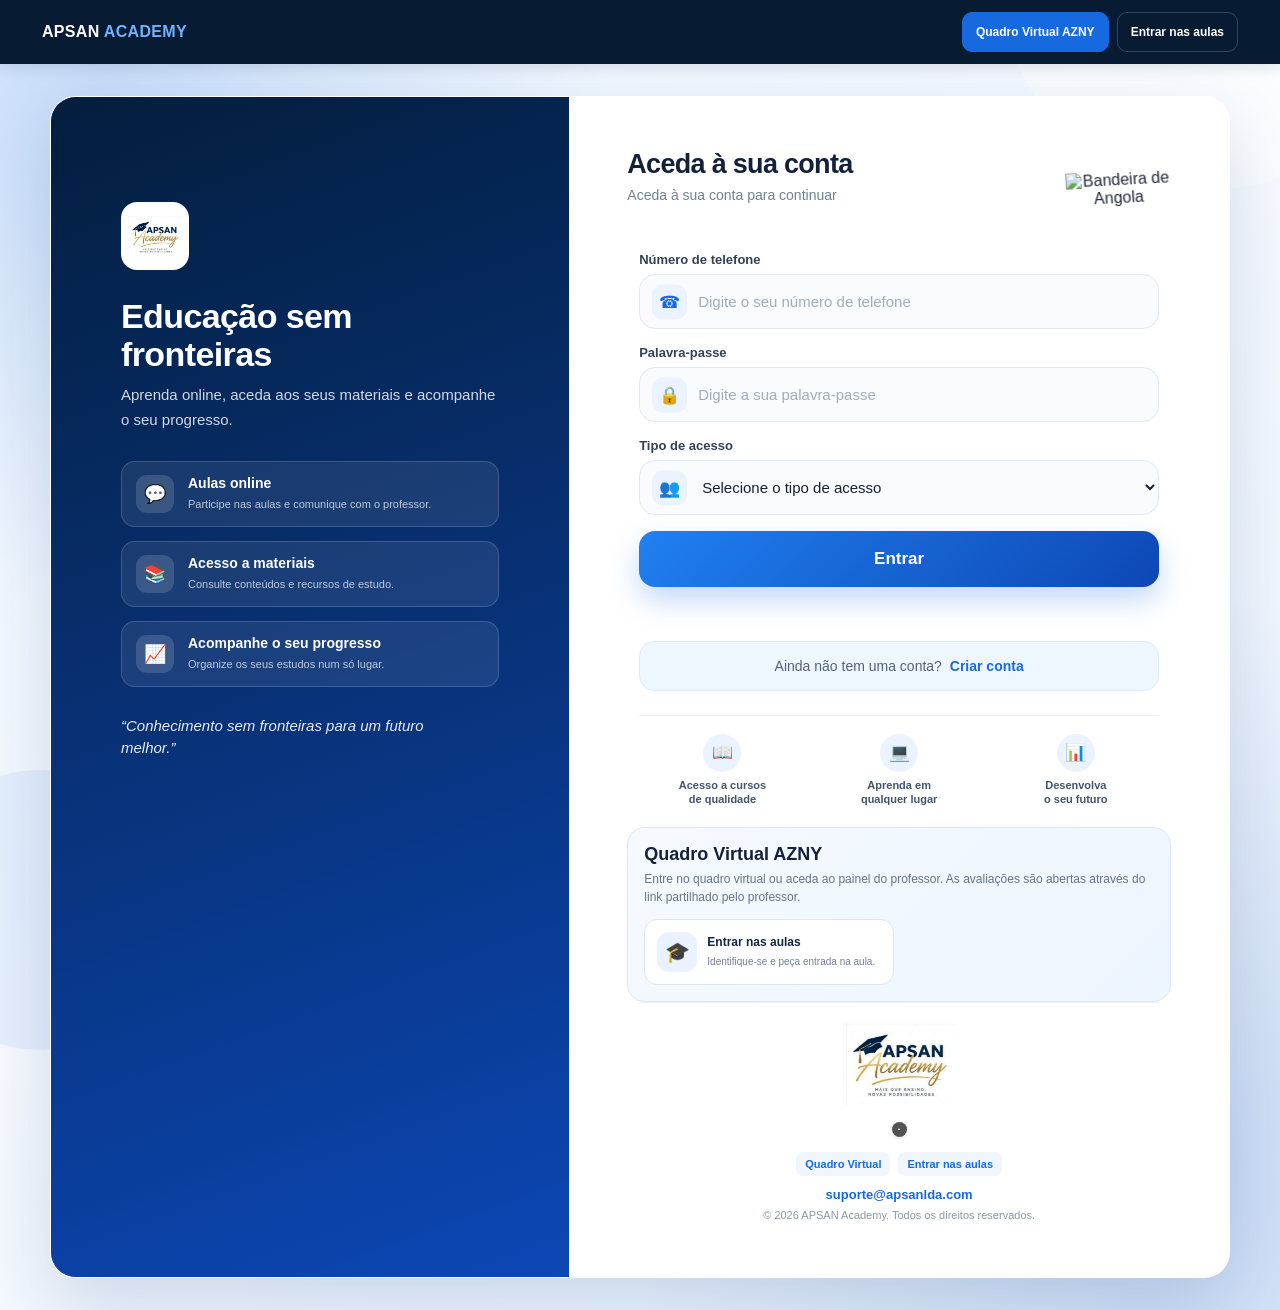
==== commit 040c75af: "Remove remaining public exam navigation link" ====
--- a/index.html
+++ b/index.html
@@ -826,7 +826,7 @@
                     alt="APSAN Academy"
                 >
                 <button type="button" class="admin-access-trigger" id="adminAccessTrigger" aria-label="Acesso reservado à administração" title="Acesso reservado">•</button>
-<div class="azny-footer-links" aria-label="Acessos rápidos"><a href="https://mateus-max.github.io/QUADRO-AZNY/entrada.html">Quadro Virtual</a><a href="https://mateus-max.github.io/QUADRO-AZNY/entrada.html">Entrar nas aulas</a><a href="https://mateus-max.github.io/QUADRO-AZNY/exames.html">Avaliações e exames</a></div>
+<div class="azny-footer-links" aria-label="Acessos rápidos"><a href="https://mateus-max.github.io/QUADRO-AZNY/entrada.html">Quadro Virtual</a><a href="https://mateus-max.github.io/QUADRO-AZNY/entrada.html">Entrar nas aulas</a></div>
                 <span>suporte@apsanlda.com</span>
                 <small>© 2026 APSAN Academy. Todos os direitos reservados.</small>
             </div>
